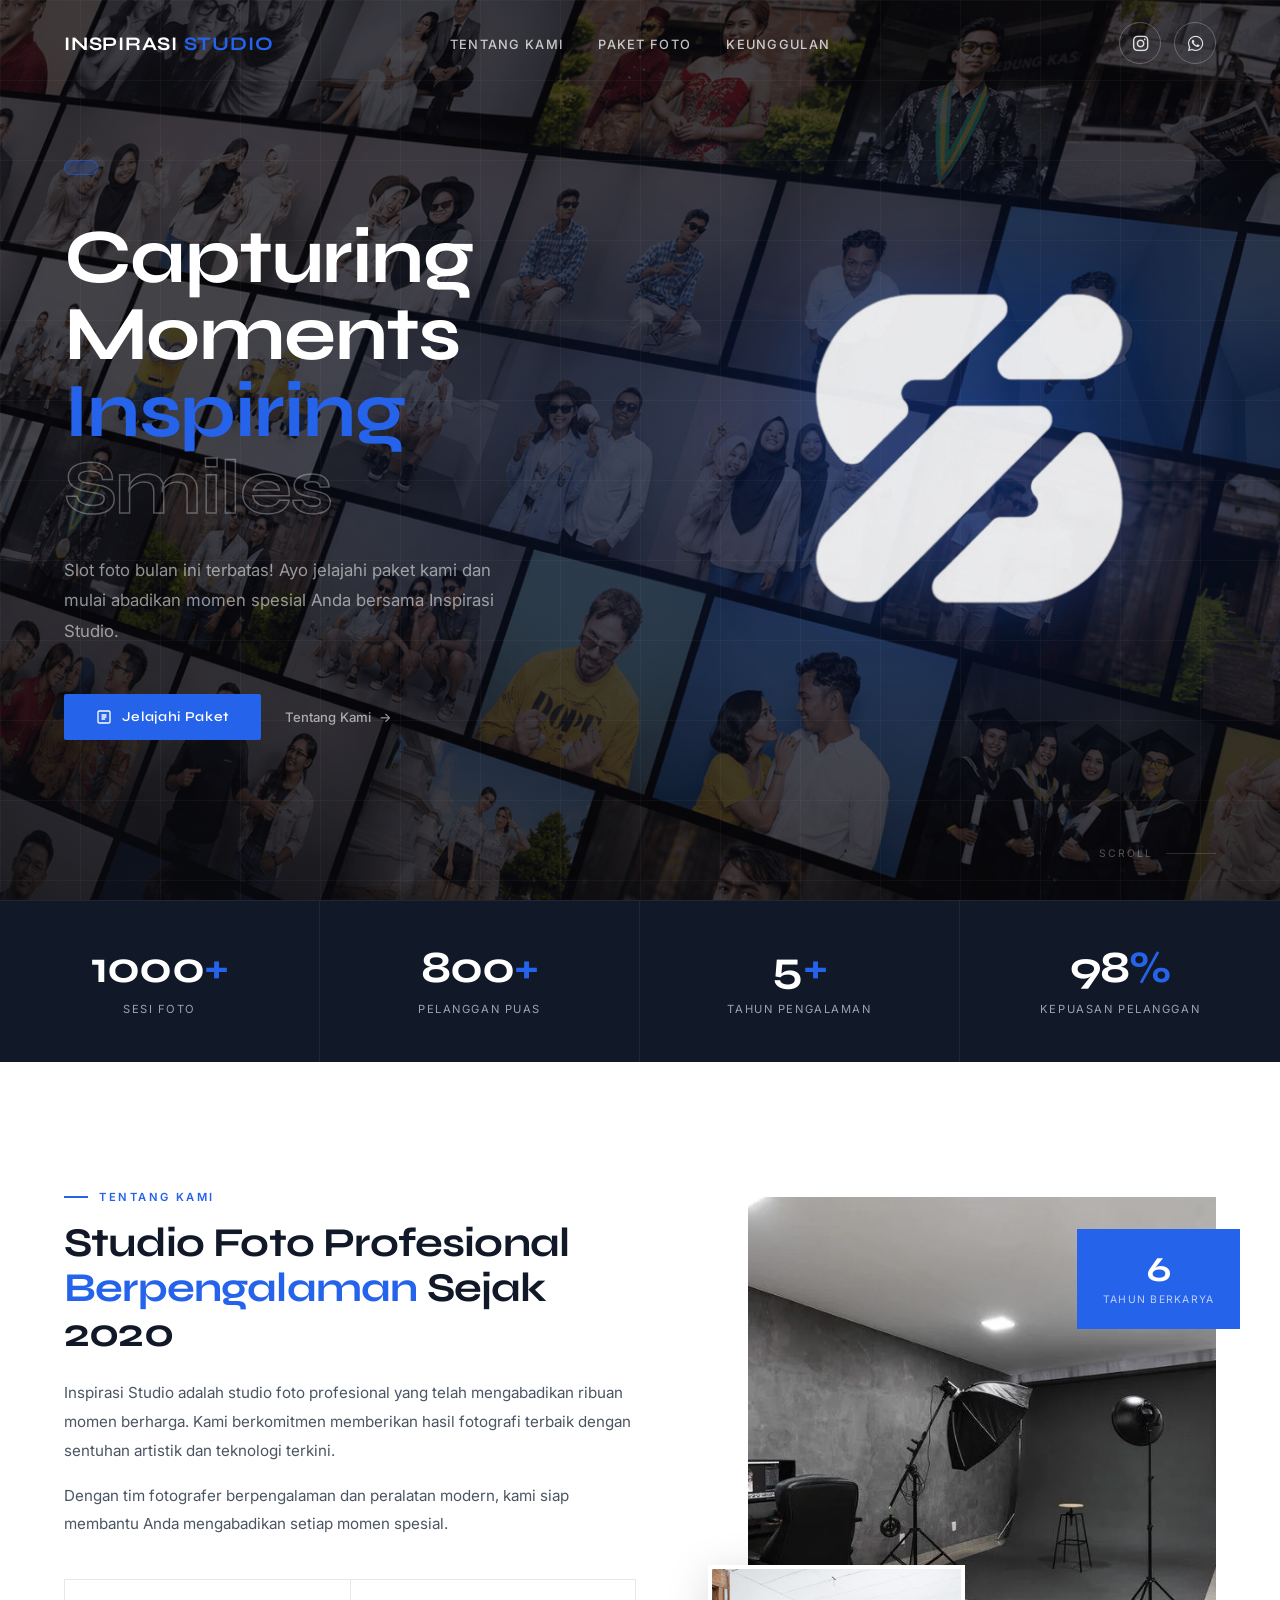
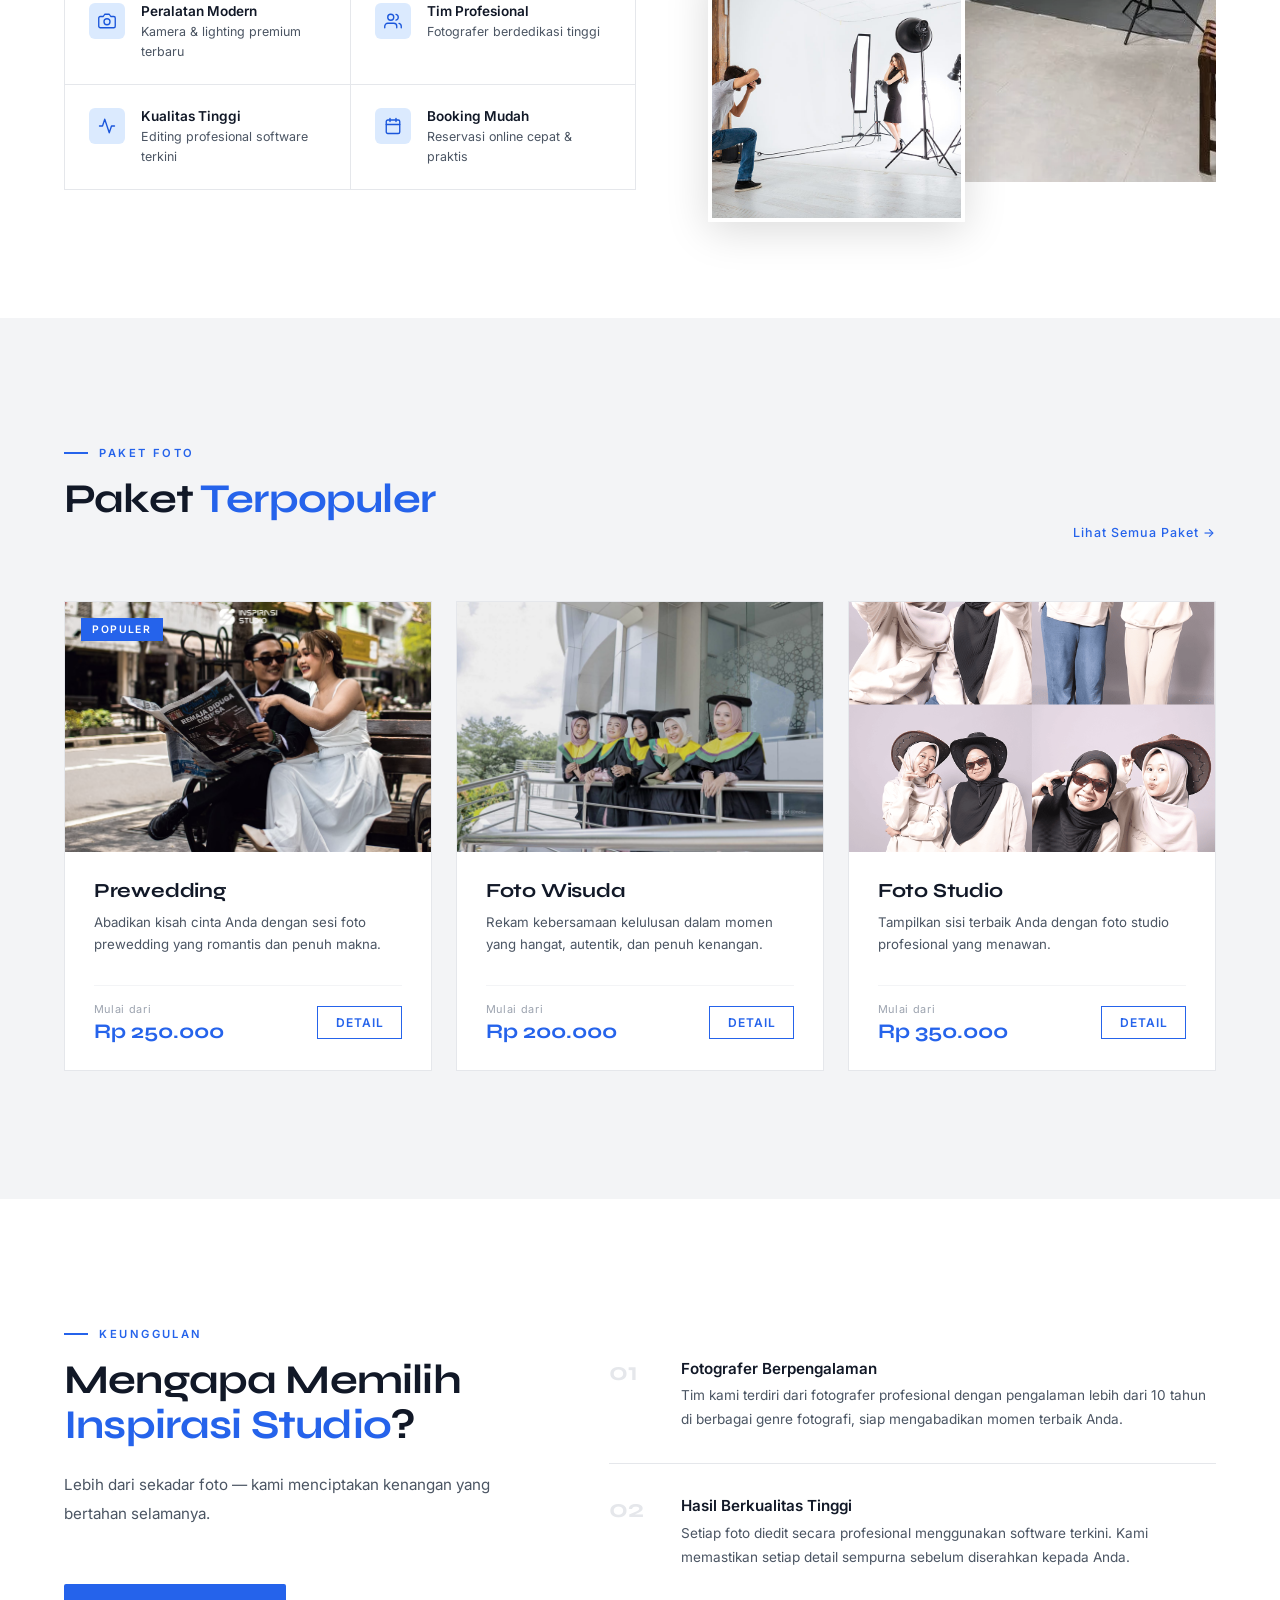
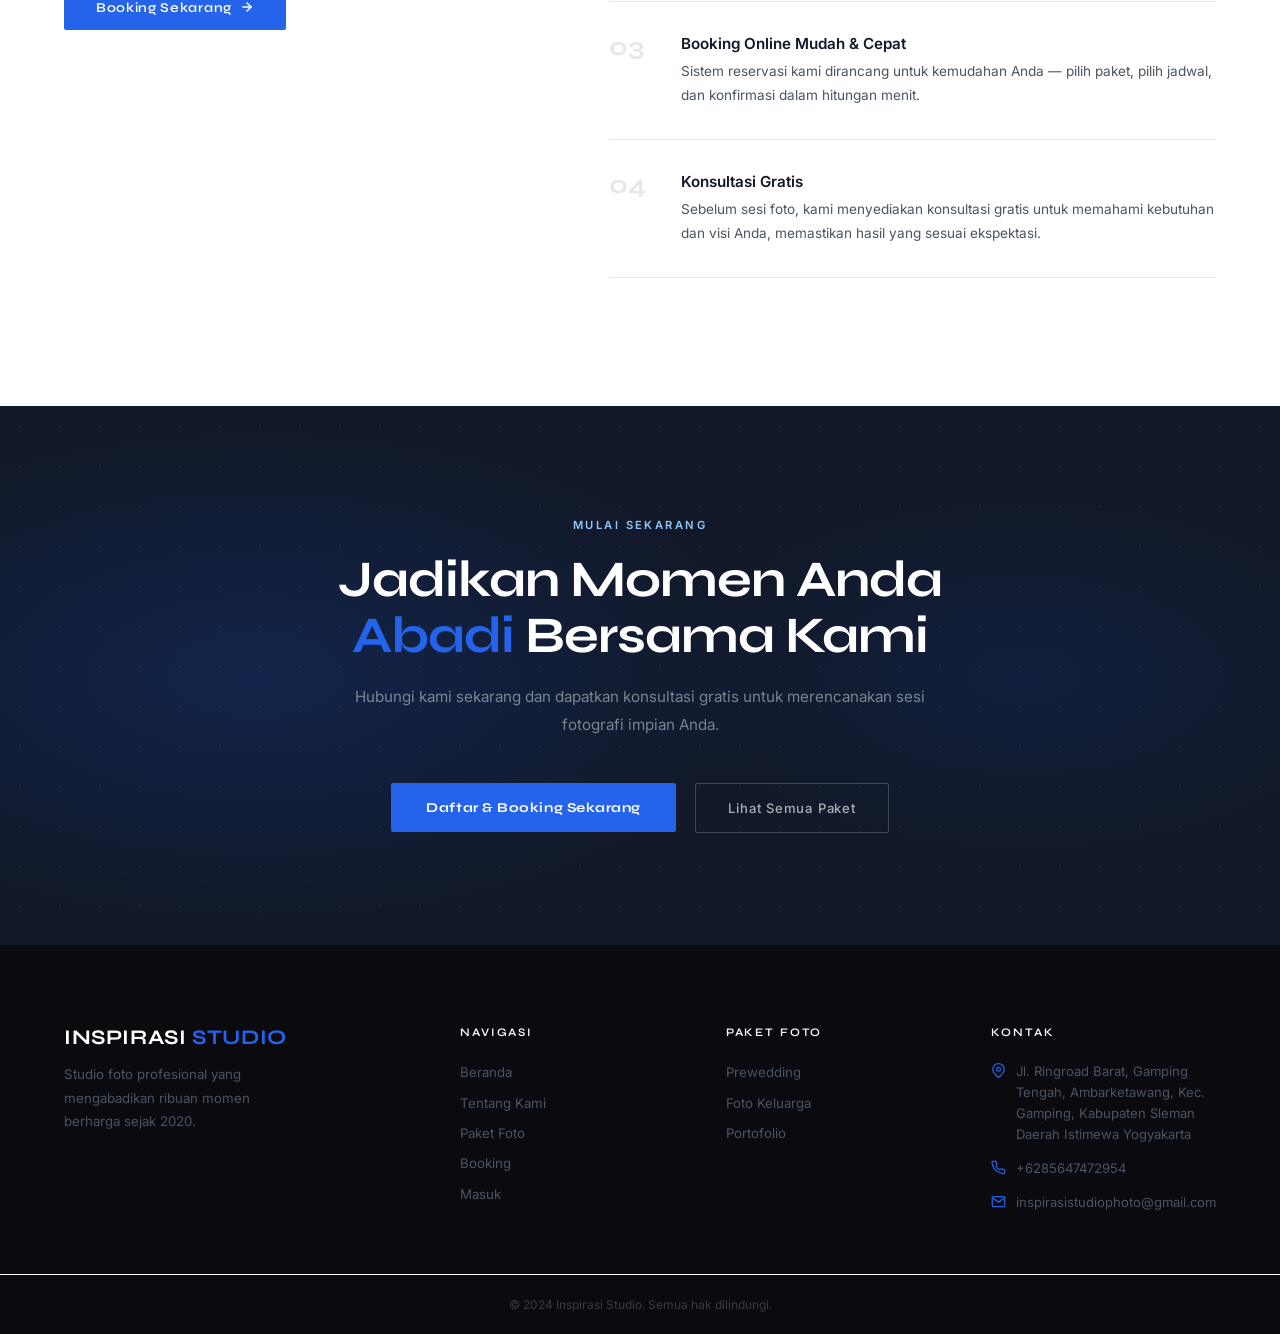
==== index.html @ 031276f7 "Update index.html" ====
<!DOCTYPE html>
<html lang="id">
<head>
<meta charset="UTF-8">
<meta name="viewport" content="width=device-width, initial-scale=1.0">
<title>Inspirasi Studio — Studio Foto Profesional</title>
<link rel="preconnect" href="https://fonts.googleapis.com">
<link rel="preconnect" href="https://fonts.gstatic.com" crossorigin>
<link href="https://fonts.googleapis.com/css2?family=Syne:wght@400;500;600;700&family=Inter:wght@300;400;500&display=swap" rel="stylesheet">
<link rel="stylesheet" href="style.css">
<link rel="stylesheet" href="https://cdnjs.cloudflare.com/ajax/libs/font-awesome/6.5.2/css/all.min.css">
<script async src="https://www.googletagmanager.com/gtag/js?id=G-KCE9MJQFWE"></script>
<script>
  window.dataLayer = window.dataLayer || [];
  function gtag(){dataLayer.push(arguments);}
  gtag('js', new Date());
  gtag('config', 'G-KCE9MJQFWE');
</script>
</head>
<body>
<nav id="mainNav">
  <a href="index.html" class="nav-logo" onclick="gtag('event', 'klik_navigasi', {'event_label': 'Logo - Beranda'})">INSPIRASI <span>STUDIO</span></a>
  <ul class="nav-links">
    <li><a href="#about" onclick="gtag('event', 'klik_navigasi', {'event_label': 'Nav - Tentang Kami'})">TENTANG KAMI</a></li>
    <li><a href="#packages" onclick="gtag('event', 'klik_navigasi', {'event_label': 'Nav - Paket Foto'})">PAKET FOTO</a></li>
    <li><a href="#why" onclick="gtag('event', 'klik_navigasi', {'event_label': 'Nav - Keunggulan'})">KEUNGGULAN</a></li>
  </ul>
  <div class="nav-social">
      <a href="https://instagram.com/inspirasistudio.jogja" target="_blank" class="social-btn" onclick="gtag('event', 'klik_sosial_media', {'event_label': 'Instagram - Nav'})"><i class="fab fa-instagram"></i></a>
      <a href="https://wa.me/6285647472954" target="_blank" class="social-btn" onclick="gtag('event', 'klik_sosial_media', {'event_label': 'WhatsApp - Nav'})"><i class="fab fa-whatsapp"></i></a>
  </div>
</nav>

<section class="hero">
    <div class="hero-bg"></div>
    <div class="hero-noise"></div>
    <div class="hero-grid-lines"></div>

    <div class="hero-content hero-layout">
        <div class="hero-text">
            <div class="hero-badge"></div>
            <h1 class="hero-title">
                Capturing<br>
                Moments <span class="accent">Inspiring</span><br>
                <span class="outline">Smiles</span>
            </h1>
            <p class="hero-desc">
                Slot foto bulan ini terbatas! Ayo jelajahi paket kami dan mulai abadikan momen spesial Anda bersama Inspirasi Studio.
            </p>
            <div class="hero-actions">
                <a href="dev.html" class="btn-blue" onclick="gtag('event', 'klik_tombol', {'event_label': 'Hero - Jelajahi Paket'})">
                    <svg width="16" height="16" viewBox="0 0 24 24" fill="none"
                        stroke="currentColor" stroke-width="2"
                        stroke-linecap="round" stroke-linejoin="round">
                        <rect x="3" y="3" width="18" height="18" rx="2"/>
                        <path d="M9 9h6M9 12h6M9 15h4"/>
                    </svg>
                    Jelajahi Paket
                </a>
                <a href="#about" class="btn-ghost-white" onclick="gtag('event', 'klik_tombol', {'event_label': 'Hero - Tentang Kami'})">
                    Tentang Kami
                </a>
            </div>
        </div>
        <div class="hero-logo-side">
            <img src="aset/IS-logo-putih.png" alt="Inspirasi Studio Logo">
        </div>
    </div>

    <div class="hero-scroll-hint">
        <span class="scroll-label">Scroll</span>
        <div class="scroll-bar"></div>
    </div>
</section>

<div class="stats-bar">
  <div class="stat-item reveal">
    <span class="stat-num">1000<span class="blue">+</span></span>
    <span class="stat-label">Sesi Foto</span>
  </div>
  <div class="stat-item reveal reveal-delay-1">
    <span class="stat-num">800<span class="blue">+</span></span>
    <span class="stat-label">Pelanggan Puas</span>
  </div>
  <div class="stat-item reveal reveal-delay-2">
    <span class="stat-num">5<span class="blue">+</span></span>
    <span class="stat-label">Tahun Pengalaman</span>
  </div>
  <div class="stat-item reveal reveal-delay-3">
    <span class="stat-num">98<span class="blue">%</span></span>
    <span class="stat-label">Kepuasan Pelanggan</span>
  </div>
</div>

<section id="about">
  <div class="about-section">
    <div>
      <p class="section-eyebrow reveal">Tentang Kami</p>
      <h2 class="section-title reveal reveal-delay-1">Studio Foto Profesional<br><span class="blue">Berpengalaman</span> Sejak 2020</h2>
      <p class="section-body reveal reveal-delay-2">Inspirasi Studio adalah studio foto profesional yang telah mengabadikan ribuan momen berharga. Kami berkomitmen memberikan hasil fotografi terbaik dengan sentuhan artistik dan teknologi terkini.</p>
      <p class="section-body reveal reveal-delay-2">Dengan tim fotografer berpengalaman dan peralatan modern, kami siap membantu Anda mengabadikan setiap momen spesial.</p>
      <div class="about-features reveal reveal-delay-3">
        <div class="af-item">
          <div class="af-icon">
            <svg viewBox="0 0 24 24"><path d="M23 19a2 2 0 0 1-2 2H3a2 2 0 0 1-2-2V8a2 2 0 0 1 2-2h4l2-3h6l2 3h4a2 2 0 0 1 2 2z"/><circle cx="12" cy="13" r="4"/></svg>
          </div>
          <div>
            <div class="af-title">Peralatan Modern</div>
            <div class="af-desc">Kamera & lighting premium terbaru</div>
          </div>
        </div>
        <div class="af-item">
          <div class="af-icon">
            <svg viewBox="0 0 24 24"><path d="M17 21v-2a4 4 0 0 0-4-4H5a4 4 0 0 0-4 4v2"/><circle cx="9" cy="7" r="4"/><path d="M23 21v-2a4 4 0 0 0-3-3.87"/><path d="M16 3.13a4 4 0 0 1 0 7.75"/></svg>
          </div>
          <div>
            <div class="af-title">Tim Profesional</div>
            <div class="af-desc">Fotografer berdedikasi tinggi</div>
          </div>
        </div>
        <div class="af-item">
          <div class="af-icon">
            <svg viewBox="0 0 24 24"><polyline points="22 12 18 12 15 21 9 3 6 12 2 12"/></svg>
          </div>
          <div>
            <div class="af-title">Kualitas Tinggi</div>
            <div class="af-desc">Editing profesional software terkini</div>
          </div>
        </div>
        <div class="af-item">
          <div class="af-icon">
            <svg viewBox="0 0 24 24"><rect x="3" y="4" width="18" height="18" rx="2" ry="2"/><line x1="16" y1="2" x2="16" y2="6"/><line x1="8" y1="2" x2="8" y2="6"/><line x1="3" y1="10" x2="21" y2="10"/></svg>
          </div>
          <div>
            <div class="af-title">Booking Mudah</div>
            <div class="af-desc">Reservasi online cepat & praktis</div>
          </div>
        </div>
      </div>
    </div>
    <div class="about-visual reveal">
      <img class="about-img-main" src="aset/studio_interior.png" alt="Interior Studio">
      <img class="about-img-secondary" src="aset/studio_photo.jpg" alt="Sesi Foto">
      <div class="about-badge-box">
        <span class="abb-num">6</span>
        <span class="abb-text">Tahun Berkarya</span>
      </div>
    </div>
  </div>
</section>

<section id="packages" class="packages-section">
  <div class="packages-inner">
    <div class="packages-head">
      <div>
        <p class="section-eyebrow reveal">Paket Foto</p>
        <h2 class="section-title reveal reveal-delay-1">Paket <span class="blue">Terpopuler</span></h2>
      </div>
      <a href="dev.html" class="link-see-all reveal" onclick="gtag('event', 'klik_tombol', {'event_label': 'Paket - Lihat Semua'})">Lihat Semua Paket →</a>
    </div>
    <div class="packages-grid">
      <div class="pkg-card reveal">
        <span class="pkg-tag">Populer</span>
        <div class="pkg-img-wrap">
          <img class="pkg-img" src="aset/paket/prewed.jpg" alt="Paket Prewedding">
        </div>
        <div class="pkg-body">
          <h3 class="pkg-name">Prewedding</h3>
          <p class="pkg-desc">Abadikan kisah cinta Anda dengan sesi foto prewedding yang romantis dan penuh makna.</p>
          <div class="pkg-footer">
            <div>
              <div class="pkg-price-label">Mulai dari</div>
              <div class="pkg-price-val">Rp 250.000</div>
            </div>
            <a href="dev.html" class="pkg-btn" onclick="gtag('event', 'klik_paket', {'event_label': 'Detail Paket - Prewedding'})">Detail</a>
          </div>
        </div>
      </div>
      <div class="pkg-card reveal reveal-delay-1">
        <div class="pkg-img-wrap">
          <img class="pkg-img" src="aset/paket/wisuda2.jpg" alt="Paket Wisuda">
        </div>
        <div class="pkg-body">
          <h3 class="pkg-name">Foto Wisuda</h3>
          <p class="pkg-desc">Rekam kebersamaan kelulusan dalam momen yang hangat, autentik, dan penuh kenangan.</p>
          <div class="pkg-footer">
            <div>
              <div class="pkg-price-label">Mulai dari</div>
              <div class="pkg-price-val">Rp 200.000</div>
            </div>
            <a href="dev.html" class="pkg-btn" onclick="gtag('event', 'klik_paket', {'event_label': 'Detail Paket - Wisuda'})">Detail</a>
          </div>
        </div>
      </div>
      <div class="pkg-card reveal reveal-delay-2">
        <div class="pkg-img-wrap">
          <img class="pkg-img" src="aset/paket/fotostudio8.png" alt="Paket Portofolio">
        </div>
        <div class="pkg-body">
          <h3 class="pkg-name">Foto Studio</h3>
          <p class="pkg-desc">Tampilkan sisi terbaik Anda dengan foto studio profesional yang menawan.</p>
          <div class="pkg-footer">
            <div>
              <div class="pkg-price-label">Mulai dari</div>
              <div class="pkg-price-val">Rp 350.000</div>
            </div>
            <a href="dev.html" class="pkg-btn" onclick="gtag('event', 'klik_paket', {'event_label': 'Detail Paket - Foto Studio'})">Detail</a>
          </div>
        </div>
      </div>
    </div>
  </div>
</section>

<section id="why">
  <div class="whyus-section">
    <div class="whyus-grid">
      <div class="whyus-sticky">
        <p class="section-eyebrow reveal">Keunggulan</p>
        <h2 class="section-title reveal reveal-delay-1">Mengapa Memilih <span class="blue">Inspirasi Studio</span>?</h2>
        <p class="section-body reveal reveal-delay-2">Lebih dari sekadar foto — kami menciptakan kenangan yang bertahan selamanya.</p>
        <br><br>
        <a href="dev.html" class="btn-blue reveal reveal-delay-3" style="display:inline-flex;align-items:center;gap:.5rem;" onclick="gtag('event', 'klik_tombol', {'event_label': 'Keunggulan - Booking Sekarang'})">
          Booking Sekarang
          <svg width="14" height="14" viewBox="0 0 24 24" fill="none" stroke="currentColor" stroke-width="2.5" stroke-linecap="round" stroke-linejoin="round"><line x1="5" y1="12" x2="19" y2="12"/><polyline points="12 5 19 12 12 19"/></svg>
        </a>
      </div>
      <div class="why-list">
        <div class="why-item reveal">
          <span class="why-num">01</span>
          <div>
            <div class="why-title">Fotografer Berpengalaman</div>
            <div class="why-desc">Tim kami terdiri dari fotografer profesional dengan pengalaman lebih dari 10 tahun di berbagai genre fotografi, siap mengabadikan momen terbaik Anda.</div>
          </div>
        </div>
        <div class="why-item reveal reveal-delay-1">
          <span class="why-num">02</span>
          <div>
            <div class="why-title">Hasil Berkualitas Tinggi</div>
            <div class="why-desc">Setiap foto diedit secara profesional menggunakan software terkini. Kami memastikan setiap detail sempurna sebelum diserahkan kepada Anda.</div>
          </div>
        </div>
        <div class="why-item reveal reveal-delay-2">
          <span class="why-num">03</span>
          <div>
            <div class="why-title">Booking Online Mudah & Cepat</div>
            <div class="why-desc">Sistem reservasi kami dirancang untuk kemudahan Anda — pilih paket, pilih jadwal, dan konfirmasi dalam hitungan menit.</div>
          </div>
        </div>
        <div class="why-item reveal reveal-delay-3">
          <span class="why-num">04</span>
          <div>
            <div class="why-title">Konsultasi Gratis</div>
            <div class="why-desc">Sebelum sesi foto, kami menyediakan konsultasi gratis untuk memahami kebutuhan dan visi Anda, memastikan hasil yang sesuai ekspektasi.</div>
          </div>
        </div>
      </div>
    </div>
  </div>
</section>

<section class="cta-section">
  <div class="cta-dots"></div>
  <div class="cta-inner">
    <span class="cta-eyebrow reveal">Mulai Sekarang</span>
    <h2 class="cta-title reveal reveal-delay-1">Jadikan Momen Anda<br><span class="blue">Abadi</span> Bersama Kami</h2>
    <p class="cta-desc reveal reveal-delay-2">Hubungi kami sekarang dan dapatkan konsultasi gratis untuk merencanakan sesi fotografi impian Anda.</p>
    <div class="cta-btns reveal reveal-delay-3">
      <a href="dev.html" class="btn-cta-primary" onclick="gtag('event', 'klik_tombol', {'event_label': 'CTA - Daftar & Booking'})">Daftar & Booking Sekarang</a>
      <a href="dev.html" class="btn-cta-ghost" onclick="gtag('event', 'klik_tombol', {'event_label': 'CTA - Lihat Semua Paket'})">Lihat Semua Paket</a>
    </div>
  </div>
</section>

<footer>
  <div>
    <a href="index.html" class="footer-logo" onclick="gtag('event', 'klik_navigasi', {'event_label': 'Footer - Logo Beranda'})">INSPIRASI <span>STUDIO</span></a>
    <p class="footer-tagline">Studio foto profesional yang mengabadikan ribuan momen berharga sejak 2020.</p>
  </div>
  <div class="footer-col">
    <h4>Navigasi</h4>
    <ul>
      <li><a href="index.html" onclick="gtag('event', 'klik_navigasi', {'event_label': 'Footer - Beranda'})">Beranda</a></li>
      <li><a href="#about" onclick="gtag('event', 'klik_navigasi', {'event_label': 'Footer - Tentang Kami'})">Tentang Kami</a></li>
      <li><a href="dev.html" onclick="gtag('event', 'klik_navigasi', {'event_label': 'Footer - Paket Foto'})">Paket Foto</a></li>
      <li><a href="dev.html" onclick="gtag('event', 'klik_navigasi', {'event_label': 'Footer - Booking'})">Booking</a></li>
      <li><a href="dev.html" onclick="gtag('event', 'klik_navigasi', {'event_label': 'Footer - Masuk'})">Masuk</a></li>
    </ul>
  </div>
  <div class="footer-col">
    <h4>Paket Foto</h4>
    <ul>
      <li><a href="dev.html" onclick="gtag('event', 'klik_paket', {'event_label': 'Footer - Prewedding'})">Prewedding</a></li>
      <li><a href="dev.html" onclick="gtag('event', 'klik_paket', {'event_label': 'Footer - Foto Keluarga'})">Foto Keluarga</a></li>
      <li><a href="dev.html" onclick="gtag('event', 'klik_paket', {'event_label': 'Footer - Portofolio'})">Portofolio</a></li>
    </ul>
  </div>
  <div class="footer-col">
    <h4>Kontak</h4>
    <a href="https://www.google.com/maps/place/Inspirasi+Studio+Jogja/@-7.8011101,110.3249752,16.83z/data=!4m6!3m5!1s0x2e7af900550a5b93:0x1e9dcde4973d91b6!8m2!3d-7.801069!4d110.3250388!16s%2Fg%2F11ycnmptm1?entry=ttu&g_ep=EgoyMDI2MDUzMS4wIKXMDSoASAFQAw%3D%3D" target="_blank" class="contact-item" onclick="gtag('event', 'klik_kontak', {'event_label': 'Kontak - Maps / Lokasi'})">
      <svg viewBox="0 0 24 24"><path d="M21 10c0 7-9 13-9 13s-9-6-9-13a9 9 0 0 1 18 0z"/><circle cx="12" cy="10" r="3"/></svg>
      <span>Jl. Ringroad Barat, Gamping Tengah, Ambarketawang, Kec. Gamping, Kabupaten Sleman<br>Daerah Istimewa Yogyakarta</span>
    </a>
    <a href="tel:+6285647472954" class="contact-item" onclick="gtag('event', 'klik_kontak', {'event_label': 'Kontak - Telepon'})">
      <svg viewBox="0 0 24 24"><path d="M22 16.92v3a2 2 0 0 1-2.18 2 19.79 19.79 0 0 1-8.63-3.07A19.5 19.5 0 0 1 4.69 13a19.79 19.79 0 0 1-3.07-8.67A2 2 0 0 1 3.6 2h3a2 2 0 0 1 2 1.72c.127.96.361 1.903.7 2.81a2 2 0 0 1-.45 2.11L8.09 9.91a16 16 0 0 0 6 6l1.27-1.27a2 2 0 0 1 2.11-.45c.907.339 1.85.573 2.81.7A2 2 0 0 1 22 16.92z"/></svg>
      <span>+6285647472954</span>
    </a>
    <a href="mailto:inspirasistudiophoto@gmail.com" class="contact-item" onclick="gtag('event', 'klik_kontak', {'event_label': 'Kontak - Email'})">
      <svg viewBox="0 0 24 24"><path d="M4 4h16c1.1 0 2 .9 2 2v12c0 1.1-.9 2-2 2H4c-1.1 0-2-.9-2-2V6c0-1.1.9-2 2-2z"/><polyline points="22,6 12,13 2,6"/></svg>
      <span>inspirasistudiophoto@gmail.com</span>
    </a>
  </div>
</footer>
<hr class="footer-divider">
<div class="footer-bottom">
  <p>© 2024 Inspirasi Studio. Semua hak dilindungi.</p>
</div>

<script>
  const nav = document.getElementById('mainNav');
  window.addEventListener('scroll', () => {
    nav.classList.toggle('scrolled', window.scrollY > 60);
  });
  const reveals = document.querySelectorAll('.reveal');
  const obs = new IntersectionObserver((entries) => {
    entries.forEach(e => {
      if (e.isIntersecting) { e.target.classList.add('visible'); obs.unobserve(e.target); }
    });
  }, { threshold: 0.1 });
  reveals.forEach(el => obs.observe(el));
</script>
</body>
</html>
---- style.css ----
*, *::before, *::after { box-sizing: border-box; margin: 0; padding: 0; }
 
  :root {
    --blue:        #1A56DB;
    --blue-mid:    #2563EB;
    --blue-light:  #DBEAFE;
    --blue-pale:   #EFF6FF;
    --black:       #0A0A0F;
    --gray-900:    #111827;
    --gray-800:    #1F2937;
    --gray-600:    #4B5563;
    --gray-400:    #9CA3AF;
    --gray-200:    #E5E7EB;
    --gray-100:    #F3F4F6;
    --white:       #FFFFFF;
    --font-display: 'Syne', sans-serif;
    --font-body:    'Inter', sans-serif;
  }
 
  html { scroll-behavior: smooth; }
  body {
    font-family: var(--font-body);
    background: var(--white);
    color: var(--gray-900);
    overflow-x: hidden;
  }
 
nav{
    position: fixed;
    top: 0;
    left: 0;
    right: 0;
    z-index: 100;
    display: grid;
    grid-template-columns: 1fr auto 1fr;
    align-items: center;
    padding: 1.4rem 4rem;
}
  nav.scrolled {
    background: rgba(255,255,255,0.95);
    backdrop-filter: blur(16px);
    border-bottom: 1px solid var(--gray-200);
  }
  .nav-logo {
    font-family: var(--font-display);
    font-size: 1.2rem;
    font-weight: 700;
    letter-spacing: 0.04em;
    color: var(--white);
    text-decoration: none;
    transition: color 0.3s;
    justify-self: start;
  }
  nav.scrolled .nav-logo { color: var(--black); }
  .nav-logo span { color: var(--blue-mid); }
  nav.scrolled .nav-logo span { color: var(--blue-mid); }
  .nav-links { 
    display: flex; 
    gap: 2.2rem; 
    list-style: none;
    justify-self: center;
    display: flex;
    gap: 2.2rem;
    list-style: none; 
  }
  .nav-links a {
    font-size: 0.8rem; letter-spacing: 0.1em;
    text-transform: uppercase; font-weight: 500;
    color: rgba(255,255,255,0.75); text-decoration: none;
    transition: color 0.2s;
  }
  nav.scrolled .nav-links a { color: var(--gray-600); }
  .nav-links a:hover { color: var(--blue-mid) !important; }
  .nav-cta {
    font-size: 0.78rem; letter-spacing: 0.1em; text-transform: uppercase;
    font-weight: 600; background: var(--blue-mid); color: var(--white);
    text-decoration: none; padding: 0.6rem 1.5rem;
    border-radius: 2px; transition: background 0.2s;
  }
  .nav-cta:hover { background: var(--blue); }
  .nav-social{
    justify-self: end;
    display: flex;
    gap: 0.8rem;
}
.social-btn{
    width: 42px;
    height: 42px;
    border-radius: 50%;
    display: flex;
    align-items: center;
    justify-content: center;
    text-decoration: none;

    color: rgba(255,255,255,0.85);
    border: 1px solid rgba(255,255,255,0.25);

    transition: all .3s ease;
}

  .social-btn i{
      font-size: 1.1rem;
  }

  .social-btn:hover{
      transform: translateY(-2px);
      color: #fff;
      border-color: #fff;
  }

  nav.scrolled .social-btn{
      color: var(--gray-900);
      border-color: rgba(0,0,0,0.15);
  }

  nav.scrolled .social-btn:hover{
      color: var(--blue-mid);
      border-color: var(--blue-mid);
  }

  .hero {
    min-height: 100vh;
    position: relative;
    display: flex; align-items: center;
    background: var(--black);
    overflow: hidden;
  }
  .hero-bg {
      position: absolute;
      inset: 0;
      background-image: url('aset/background2.png');
      background-size: cover;
      background-position: center;
      background-repeat: no-repeat;
      opacity: 0.35;
      transform: scale(1.03);
      transition: transform 10s ease;
  }
  .hero:hover .hero-bg { transform: scale(1); }
  .hero-noise {
    position: absolute; inset: 0;
    background: radial-gradient(ellipse 80% 60% at 70% 50%, rgba(26,86,219,0.18) 0%, transparent 70%);
  }
  .hero-grid-lines {
    position: absolute; inset: 0; pointer-events: none;
    background-image:
      linear-gradient(rgba(255,255,255,0.03) 1px, transparent 1px),
      linear-gradient(90deg, rgba(255,255,255,0.03) 1px, transparent 1px);
    background-size: 80px 80px;
  }
  .hero-content {
    position: relative; z-index: 2;
    padding: 0 4rem; max-width: 900px;
  }
  .hero-badge {
    display: inline-flex; align-items: center; gap: 0.6rem;
    background: rgba(26,86,219,0.2); border: 1px solid rgba(37,99,235,0.5);
    padding: 0.4rem 1rem; border-radius: 100px; margin-bottom: 2.5rem;
    opacity: 0; transform: translateY(16px);
    animation: fadeUp 0.7s forwards 0.2s;
  }
  .hero-badge-dot {
    width: 6px; height: 6px; border-radius: 50%;
    background: var(--blue-mid); animation: pulse 2s infinite;
  }
  .hero-badge span {
    font-size: 0.72rem; letter-spacing: 0.14em;
    text-transform: uppercase; color: #93C5FD; font-weight: 500;
  }
  .hero-title {
    font-family: var(--font-display);
    font-size: clamp(3.2rem, 6vw, 6.5rem);
    font-weight: 700; line-height: 1.0;
    color: var(--white); margin-bottom: 1.8rem;
    letter-spacing: -0.02em;
    opacity: 0; transform: translateY(20px);
    animation: fadeUp 0.8s forwards 0.4s;
  }
  .hero-title .accent { color: var(--blue-mid); }
  .hero-title .outline {
    -webkit-text-stroke: 1.5px rgba(255,255,255,0.3);
    color: transparent;
  }
  .hero-desc {
    font-size: 1.05rem; line-height: 1.8;
    color: rgba(255,255,255,0.55); max-width: 460px; margin-bottom: 3rem;
    opacity: 0; transform: translateY(20px);
    animation: fadeUp 0.8s forwards 0.6s;
  }
  .hero-actions {
    display: flex; align-items: center; gap: 1.5rem;
    opacity: 0; transform: translateY(20px);
    animation: fadeUp 0.8s forwards 0.8s;
  }
  .btn-blue {
    display: inline-flex; align-items: center; gap: 0.6rem;
    font-family: var(--font-display); font-size: 0.85rem;
    font-weight: 600; letter-spacing: 0.05em;
    background: var(--blue-mid); color: var(--white);
    text-decoration: none; padding: 0.9rem 2rem;
    border-radius: 2px; transition: all 0.2s;
  }
  .btn-blue:hover { background: var(--blue); transform: translateY(-1px); }
  .btn-ghost-white {
    font-size: 0.82rem; font-weight: 500;
    color: rgba(255,255,255,0.6); text-decoration: none;
    display: flex; align-items: center; gap: 0.5rem;
    transition: color 0.2s;
  }
  .btn-ghost-white::after { content: '→'; transition: transform 0.2s; }
  .btn-ghost-white:hover { color: var(--white); }
  .btn-ghost-white:hover::after { transform: translateX(4px); }
 
  .hero-scroll-hint {
    position: absolute; bottom: 2.5rem; right: 4rem;
    display: flex; align-items: center; gap: 0.8rem;
    opacity: 0; animation: fadeUp 0.8s forwards 1.1s;
  }
  .scroll-label {
    font-size: 0.65rem; letter-spacing: 0.2em;
    text-transform: uppercase; color: rgba(255,255,255,0.3);
  }
  .scroll-bar {
    width: 50px; height: 1px; background: rgba(255,255,255,0.15);
    position: relative; overflow: hidden;
  }
  .scroll-bar::after {
    content: ''; position: absolute; top: 0; left: -100%;
    width: 100%; height: 100%; background: var(--blue-mid);
    animation: slideBar 2s ease infinite;
  }

.hero-layout{
    width:100%;
    max-width:1400px;
    margin:0 auto;
    display:grid;
    grid-template-columns:1.1fr 0.9fr;
    align-items:center;
    gap:4rem;
}

.hero-text{
    position:relative;
    z-index:2;
}

.hero-logo-side{
    display:flex;
    justify-content:center;
    align-items:center;
    position:relative;
    z-index:2;
}

.hero-logo-side img{
    width:100%;
    max-width:520px;
    object-fit:contain;
    opacity:0.9;
    filter:
        drop-shadow(0 0 30px rgba(37,99,235,.25))
        drop-shadow(0 0 80px rgba(37,99,235,.15));
    animation: floatLogo 5s ease-in-out infinite;
}

@keyframes floatLogo{
    0%,100%{
        transform:translateY(0);
    }
    50%{
        transform:translateY(-12px);
    }
}

  .stats-bar {
    background: var(--gray-900);
    display: grid; grid-template-columns: repeat(4,1fr);
    border-top: 1px solid rgba(255,255,255,0.06);
  }
  .stat-item {
    padding: 2.8rem 2rem; text-align: center;
    border-right: 1px solid rgba(255,255,255,0.06);
    position: relative; overflow: hidden;
  }
  .stat-item::before {
    content: ''; position: absolute;
    bottom: 0; left: 50%; transform: translateX(-50%);
    width: 0; height: 2px; background: var(--blue-mid);
    transition: width 0.4s;
  }
  .stat-item:hover::before { width: 60%; }
  .stat-item:last-child { border-right: none; }
  .stat-num {
    font-family: var(--font-display);
    font-size: 2.8rem; font-weight: 700;
    color: var(--white); display: block;
    line-height: 1; margin-bottom: 0.4rem;
    letter-spacing: -0.02em;
  }
  .stat-num .blue { color: var(--blue-mid); }
  .stat-label {
    font-size: 0.7rem; letter-spacing: 0.14em;
    text-transform: uppercase; color: var(--gray-400);
  }
 

  .about-section {
    padding: 8rem 4rem;
    max-width: 1400px; margin: 0 auto;
    display: grid; grid-template-columns: 1.1fr 0.9fr;
    gap: 7rem; align-items: center;
  }
  .section-eyebrow {
    font-size: 0.7rem; letter-spacing: 0.22em;
    text-transform: uppercase; font-weight: 600;
    color: var(--blue-mid); margin-bottom: 1rem;
    display: flex; align-items: center; gap: 0.7rem;
  }
  .section-eyebrow::before {
    content: ''; width: 24px; height: 2px; background: var(--blue-mid);
  }
  .section-title {
    font-family: var(--font-display);
    font-size: clamp(2rem, 3.2vw, 3.4rem);
    font-weight: 700; line-height: 1.1;
    color: var(--gray-900); margin-bottom: 1.5rem;
    letter-spacing: -0.02em;
  }
  .section-title .blue { color: var(--blue-mid); }
  .section-body {
    font-size: 0.95rem; line-height: 1.9;
    color: var(--gray-600); margin-bottom: 1rem;
  }
  .about-features {
    display: grid; grid-template-columns: 1fr 1fr;
    gap: 1px; background: var(--gray-200); margin-top: 2.5rem;
    border: 1px solid var(--gray-200);
  }
  .af-item {
    background: var(--white); padding: 1.4rem 1.5rem;
    display: flex; gap: 1rem; align-items: flex-start;
    transition: background 0.2s;
  }
  .af-item:hover { background: var(--blue-pale); }
  .af-icon {
    width: 36px; height: 36px; min-width: 36px;
    background: var(--blue-light); border-radius: 6px;
    display: flex; align-items: center; justify-content: center;
  }
  .af-icon svg { width: 18px; height: 18px; stroke: var(--blue); stroke-width: 1.8; fill: none; stroke-linecap: round; stroke-linejoin: round; }
  .af-title { font-size: 0.85rem; font-weight: 600; color: var(--gray-900); margin-bottom: 0.2rem; }
  .af-desc { font-size: 0.78rem; line-height: 1.6; color: var(--gray-600); }

  .about-visual { position: relative; }
  .about-img-main {
    width: 100%; aspect-ratio: 4/5; object-fit: cover;
    display: block;
    filter: grayscale(15%); transition: filter 0.4s;
  }
  .about-visual:hover .about-img-main { filter: grayscale(0); }
  .about-img-secondary {
    position: absolute; bottom: -2.5rem; left: -2.5rem;
    width: 55%; aspect-ratio: 1; object-fit: cover;
    border: 4px solid var(--white);
    box-shadow: 0 8px 40px rgba(0,0,0,0.15);
  }
  .about-badge-box {
    position: absolute; top: 2rem; right: -1.5rem;
    background: var(--blue-mid); padding: 1.4rem 1.6rem;
    text-align: center;
  }
  .abb-num {
    font-family: var(--font-display);
    font-size: 2.2rem; font-weight: 700;
    color: var(--white); line-height: 1; display: block;
  }
  .abb-text {
    font-size: 0.65rem; letter-spacing: 0.12em;
    text-transform: uppercase; color: rgba(255,255,255,0.7);
  }
 

  .packages-section { background: var(--gray-100); padding: 8rem 4rem; }
  .packages-inner { max-width: 1400px; margin: 0 auto; }
  .packages-head {
    display: flex; align-items: flex-end; justify-content: space-between;
    margin-bottom: 3.5rem;
  }
  .link-see-all {
    font-size: 0.78rem; letter-spacing: 0.08em; font-weight: 500;
    color: var(--blue-mid); text-decoration: none;
    display: flex; align-items: center; gap: 0.5rem;
    margin-bottom: 0.3rem; transition: gap 0.2s;
  }
  .link-see-all:hover { gap: 0.9rem; }
  .packages-grid {
    display: grid; grid-template-columns: repeat(3,1fr); gap: 1.5rem;
  }
  .pkg-card {
    background: var(--white); overflow: hidden;
    border: 1px solid var(--gray-200); position: relative;
    transition: border-color 0.3s, transform 0.3s, box-shadow 0.3s;
    cursor: pointer;
  }
  .pkg-card:hover {
    border-color: var(--blue-mid);
    transform: translateY(-5px);
    box-shadow: 0 20px 60px rgba(26,86,219,0.12);
  }
  .pkg-tag {
    position: absolute; top: 1rem; left: 1rem; z-index: 2;
    font-size: 0.65rem; letter-spacing: 0.14em; text-transform: uppercase;
    font-weight: 600; background: var(--blue-mid); color: var(--white);
    padding: 0.3rem 0.7rem;
  }
  .pkg-img {
    width: 100%; height: 250px; object-fit: cover; display: block;
    filter: grayscale(25%); transition: filter 0.4s, transform 0.5s;
  }
  .pkg-card:hover .pkg-img { filter: grayscale(0); transform: scale(1.04); }
  .pkg-img-wrap { overflow: hidden; }
  .pkg-body { padding: 1.6rem 1.8rem; }
  .pkg-name {
    font-family: var(--font-display);
    font-size: 1.25rem; font-weight: 700;
    color: var(--gray-900); margin-bottom: 0.5rem;
    letter-spacing: -0.01em;
  }
  .pkg-desc {
    font-size: 0.83rem; line-height: 1.7;
    color: var(--gray-600); margin-bottom: 1.5rem; min-height: 50px;
  }
  .pkg-footer {
    display: flex; align-items: center; justify-content: space-between;
    padding-top: 1rem; border-top: 1px solid var(--gray-100);
  }
  .pkg-price-label { font-size: 0.68rem; color: var(--gray-400); letter-spacing: 0.06em; margin-bottom: 0.2rem; }
  .pkg-price-val {
    font-family: var(--font-display);
    font-size: 1.3rem; font-weight: 700;
    color: var(--blue-mid);
  }
  .pkg-btn {
    font-size: 0.75rem; font-weight: 600; letter-spacing: 0.08em;
    text-transform: uppercase; color: var(--blue-mid);
    text-decoration: none; border: 1.5px solid var(--blue-mid);
    padding: 0.5rem 1.1rem; transition: all 0.2s;
  }
  .pkg-btn:hover { background: var(--blue-mid); color: var(--white); }
 

  .whyus-section { padding: 8rem 4rem; max-width: 1400px; margin: 0 auto; }
  .whyus-grid { display: grid; grid-template-columns: 0.85fr 1.15fr; gap: 6rem; align-items: start; }
  .whyus-sticky { position: sticky; top: 7rem; }
  .why-list { display: flex; flex-direction: column; }
  .why-item {
    padding: 2rem 0; border-bottom: 1px solid var(--gray-200);
    display: grid; grid-template-columns: 3.5rem 1fr; gap: 1rem;
    align-items: start; cursor: default;
    transition: background 0.2s;
  }
  .why-num {
    font-family: var(--font-display); font-size: 1.6rem; font-weight: 700;
    color: var(--gray-200); line-height: 1;
    transition: color 0.3s;
  }
  .why-item:hover .why-num { color: var(--blue-mid); }
  .why-title { font-size: 0.95rem; font-weight: 600; color: var(--gray-900); margin-bottom: 0.4rem; }
  .why-desc { font-size: 0.85rem; line-height: 1.75; color: var(--gray-600); }
 

  .cta-section {
    background: var(--gray-900);
    padding: 7rem 4rem; text-align: center;
    position: relative; overflow: hidden;
  }
  .cta-section::before {
    content: '';
    position: absolute; top: 0; left: 0; right: 0; bottom: 0;
    background:
      radial-gradient(ellipse 70% 80% at 20% 50%, rgba(26,86,219,0.2) 0%, transparent 60%),
      radial-gradient(ellipse 50% 60% at 80% 50%, rgba(26,86,219,0.12) 0%, transparent 60%);
    pointer-events: none;
  }
  .cta-dots {
    position: absolute; inset: 0; pointer-events: none;
    background-image: radial-gradient(rgba(255,255,255,0.06) 1px, transparent 1px);
    background-size: 40px 40px;
  }
  .cta-inner { position: relative; max-width: 620px; margin: 0 auto; }
  .cta-eyebrow {
    font-size: 0.7rem; letter-spacing: 0.22em; text-transform: uppercase;
    font-weight: 600; color: #93C5FD; display: block; margin-bottom: 1.2rem;
  }
  .cta-title {
    font-family: var(--font-display); font-size: clamp(2rem, 4vw, 3.8rem);
    font-weight: 700; line-height: 1.1; color: var(--white);
    margin-bottom: 1.2rem; letter-spacing: -0.02em;
  }
  .cta-title .blue { color: var(--blue-mid); }
  .cta-desc {
    font-size: 0.95rem; line-height: 1.8;
    color: rgba(255,255,255,0.45); margin-bottom: 2.8rem;
  }
  .cta-btns { display: flex; align-items: center; justify-content: center; gap: 1.2rem; }
  .btn-cta-primary {
    font-family: var(--font-display); font-size: 0.85rem; font-weight: 700;
    letter-spacing: 0.04em; background: var(--blue-mid); color: var(--white);
    text-decoration: none; padding: 1rem 2.2rem;
    border-radius: 2px; transition: all 0.2s; display: inline-block;
  }
  .btn-cta-primary:hover { background: var(--blue); transform: translateY(-2px); }
  .btn-cta-ghost {
    font-size: 0.82rem; font-weight: 500; letter-spacing: 0.06em;
    border: 1.5px solid rgba(255,255,255,0.2); color: rgba(255,255,255,0.65);
    text-decoration: none; padding: 1rem 2rem;
    border-radius: 2px; transition: all 0.2s; display: inline-block;
  }
  .btn-cta-ghost:hover { border-color: rgba(255,255,255,0.5); color: var(--white); }

  footer {
    background: var(--black); padding: 5rem 4rem 3rem;
    display: grid; grid-template-columns: 1.6fr 1fr 1fr 1fr;
    gap: 3rem;
  }
  .footer-logo {
    font-family: var(--font-display); font-size: 1.3rem; font-weight: 700;
    color: var(--white); letter-spacing: 0.03em;
    display: block; margin-bottom: 0.8rem; text-decoration: none;
  }
  .footer-logo span { color: var(--blue-mid); }
  .footer-tagline { font-size: 0.83rem; line-height: 1.8; color: var(--gray-600); max-width: 230px; margin-bottom: 1.5rem; }
  .social-links { display: flex; gap: 0.8rem; }
  .social-link {
    width: 34px; height: 34px; border: 1px solid rgba(255,255,255,0.1);
    display: flex; align-items: center; justify-content: center;
    color: var(--gray-400); text-decoration: none; font-size: 0.8rem;
    transition: all 0.2s;
  }
  .social-link:hover { background: var(--blue-mid); border-color: var(--blue-mid); color: var(--white); }
  .footer-col h4 {
    font-family: var(--font-display); font-size: 0.72rem;
    letter-spacing: 0.16em; text-transform: uppercase; font-weight: 600;
    color: var(--white); margin-bottom: 1.4rem;
  }
  .footer-col ul { list-style: none; }
  .footer-col ul li { margin-bottom: 0.65rem; }
  .footer-col ul li a {
    font-size: 0.83rem; color: var(--gray-600); text-decoration: none;
    transition: color 0.2s;
  }
  .footer-col ul li a:hover { color: var(--blue-mid); }
  .footer-col .contact-item {
    display: flex; gap: 0.6rem; align-items: flex-start;
    margin-bottom: 0.8rem;
    text-decoration: none;
    color: inherit;
    transition: opacity 0.2s;
  }
  .footer-col .contact-item:hover {
    opacity: 0.7;
  }
  .contact-item svg { width: 15px; height: 15px; min-width: 15px; stroke: var(--blue-mid); fill: none; stroke-width: 2; stroke-linecap: round; stroke-linejoin: round; margin-top: 2px; }
  .contact-item span { font-size: 0.82rem; line-height: 1.6; color: var(--gray-600); }
  .footer-divider { border: none; border-top: 1px solid rgba(255,255,255,0.06); margin: 0 4rem; }
  .footer-bottom {
    background: var(--black); padding: 1.4rem 4rem;
    display: flex; align-items: center; justify-content: center;
  }
  .footer-bottom p { font-size: 0.75rem; color: rgba(255,255,255,0.2); }

  @keyframes fadeUp { to { opacity: 1; transform: translateY(0); } }
  @keyframes pulse { 0%,100%{opacity:1} 50%{opacity:0.4} }
  @keyframes slideBar { 0%{left:-100%} 100%{left:100%} }
 
  .reveal {
    opacity: 0; transform: translateY(28px);
    transition: opacity 0.75s ease, transform 0.75s ease;
  }
  .reveal.visible { opacity: 1; transform: none; }
  .reveal-delay-1 { transition-delay: 0.1s; }
  .reveal-delay-2 { transition-delay: 0.2s; }
  .reveal-delay-3 { transition-delay: 0.3s; }
 
  @media (max-width: 1024px) {
    nav { 
      padding: 1.2rem 1.5rem; 
      grid-template-columns: 1fr auto;
      gap: 1rem;
    }
    .nav-logo { justify-self: start; }
    .nav-links { display: none; }
    .nav-social { justify-self: end; }
    
    .hero-content { padding: 0 1.5rem; }
    .hero-scroll-hint { right: 1.5rem; }
    .hero-layout{grid-template-columns:1fr; gap:2rem;}
    .hero-logo-side{display:none;}
    .hero-text{text-align:center;}
    .hero-desc{margin-left:auto; margin-right:auto;}
    .hero-actions{justify-content:center;}
    .about-section { grid-template-columns: 1fr; gap: 4rem; padding: 5rem 1.5rem; }
    .about-img-secondary { display: none; }
    .about-badge-box { right: 0; }
    .packages-section { padding: 5rem 1.5rem; }
    .packages-grid { grid-template-columns: 1fr; gap: 1rem; }
    .packages-head { flex-direction: column; align-items: flex-start; gap: 0.8rem; }
    .whyus-section { padding: 5rem 1.5rem; }
    .whyus-grid { grid-template-columns: 1fr; gap: 3rem; }
    .whyus-sticky { position: static; }
    .cta-section { padding: 5rem 1.5rem; }
    .cta-btns { flex-direction: column; }
    footer { grid-template-columns: 1fr 1fr; padding: 3rem 1.5rem 2rem; gap: 2rem; }
    .footer-divider { margin: 0 1.5rem; }
    .footer-bottom { padding: 1rem 1.5rem; flex-direction: column; gap: 0.4rem; text-align: center; }
    .stats-bar { grid-template-columns: repeat(2,1fr); }
    .stat-item:nth-child(2) { border-right: none; }
    .stat-item:nth-child(3) { border-top: 1px solid rgba(255,255,255,0.06); }
    .about-features { grid-template-columns: 1fr; }
  }

  @media (max-width: 768px) {
    nav { 
      padding: 1rem 1rem; 
      grid-template-columns: 1fr auto;
    }
    .nav-logo { 
      font-size: 0.95rem;
    }
    .nav-social {
      display: flex;
      gap: 0.6rem;
    }
    .social-btn {
      width: 36px;
      height: 36px;
    }
    .social-btn i {
      font-size: 0.9rem;
    }
  }

  @media (max-width: 480px) {
    nav { 
      padding: 0.8rem 1rem;
    }
    .nav-logo { 
      font-size: 0.85rem;
      letter-spacing: 0.02em;
    }
    .nav-social {
      display: flex;
      gap: 0.5rem;
    }
    .social-btn {
      width: 32px;
      height: 32px;
      border: none;
    }
    .social-btn i {
      font-size: 0.8rem;
    }
  }
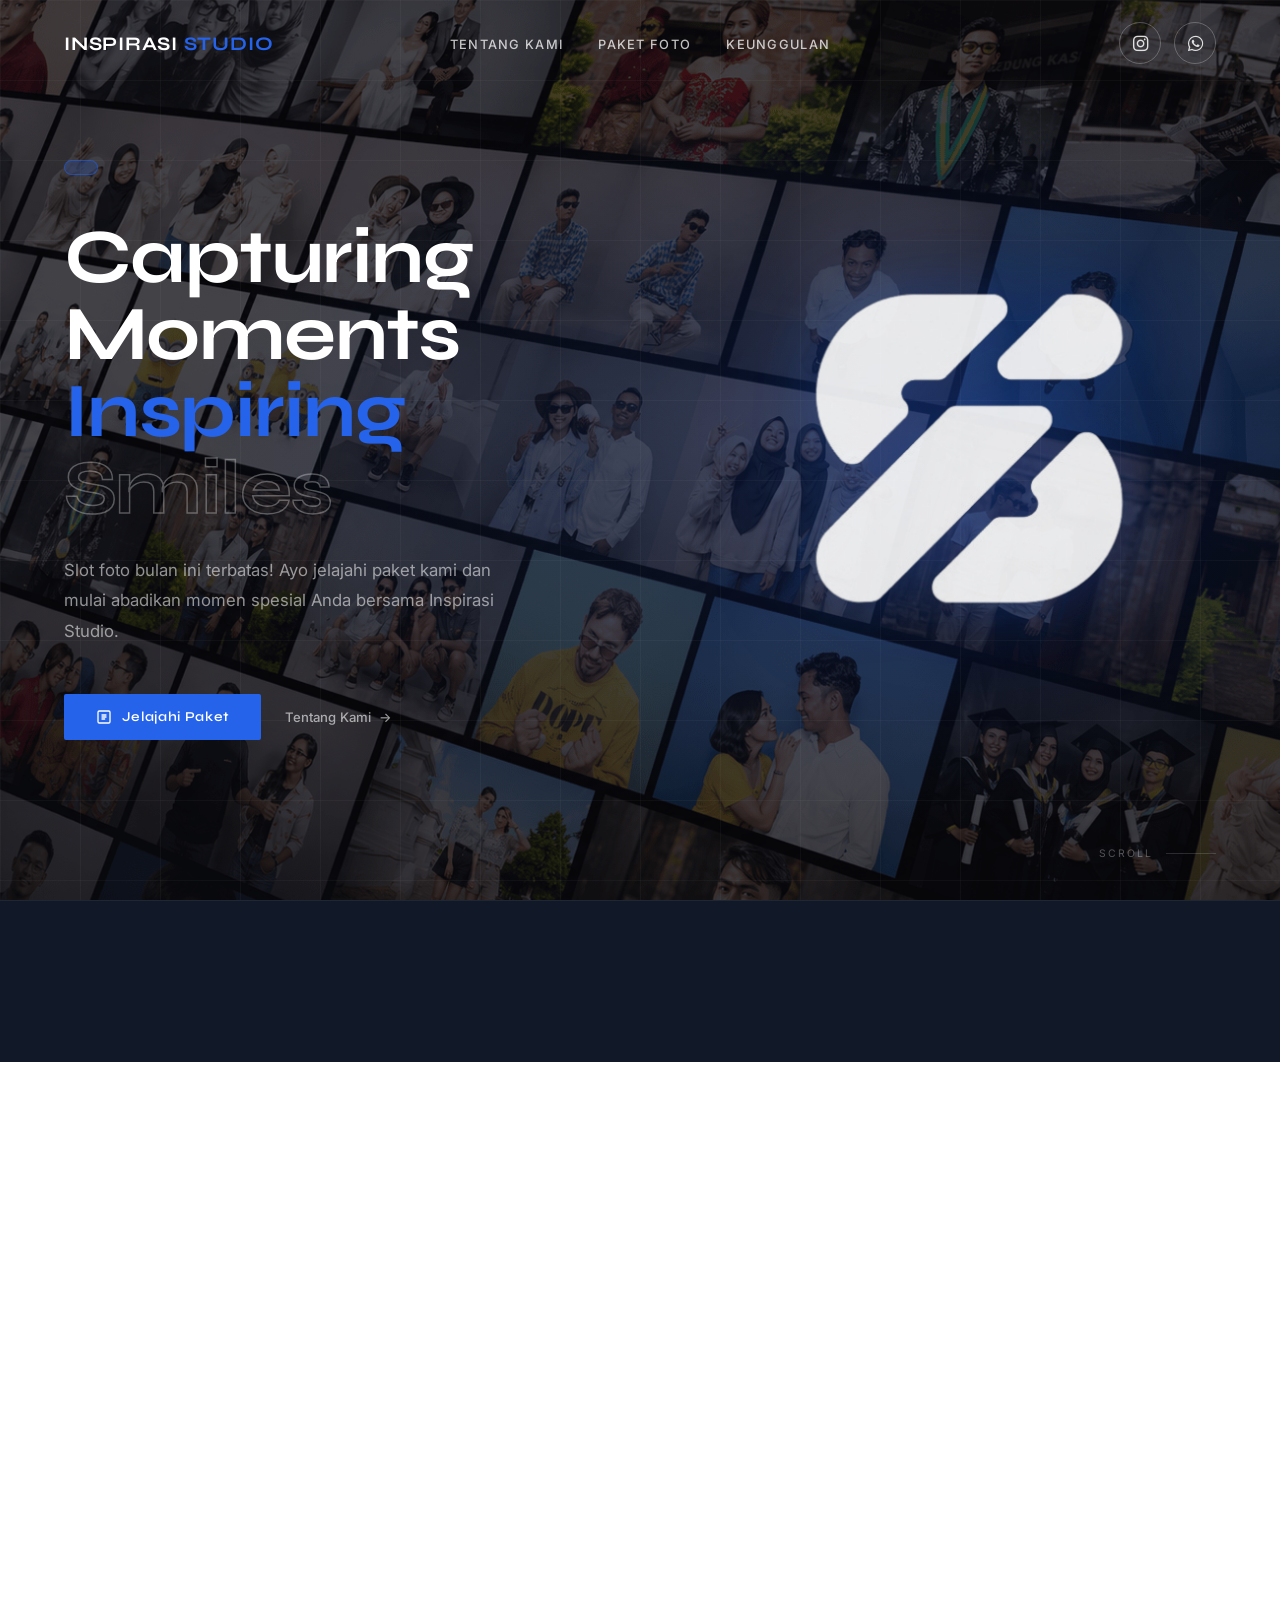
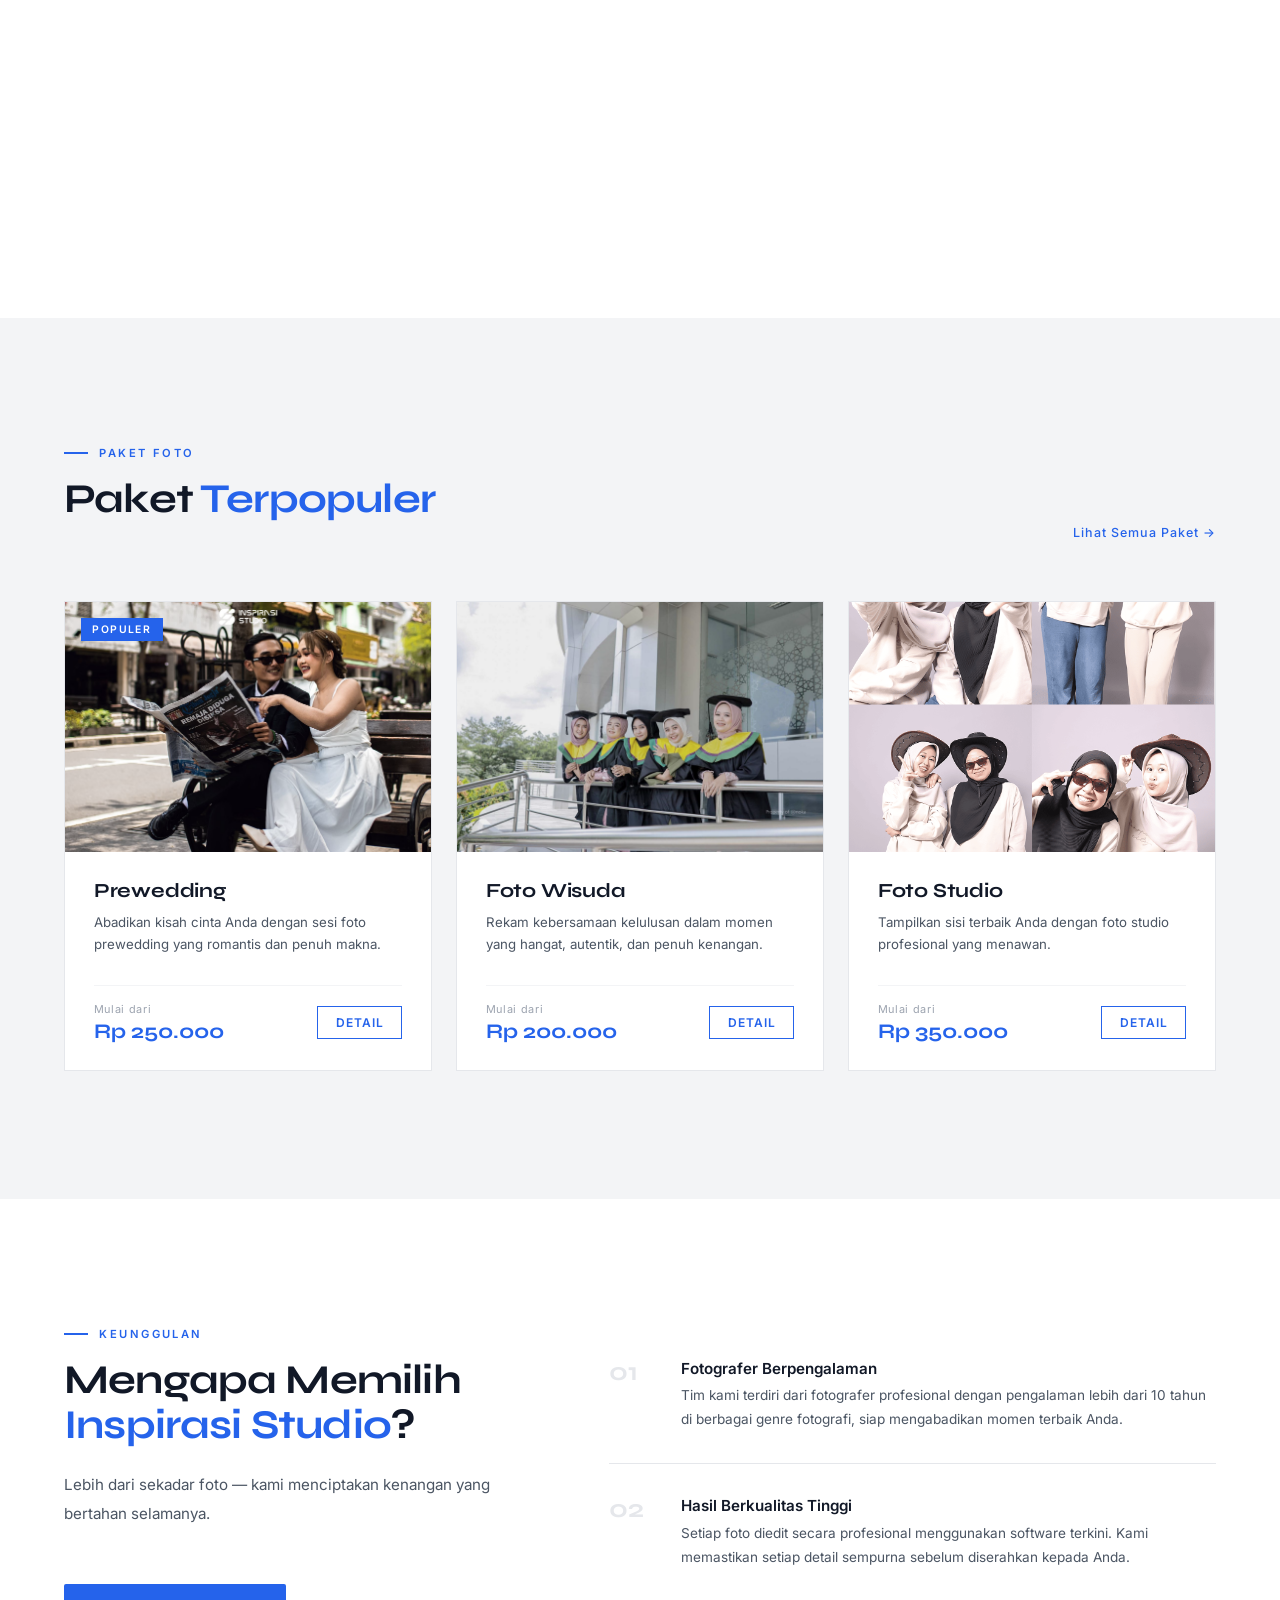
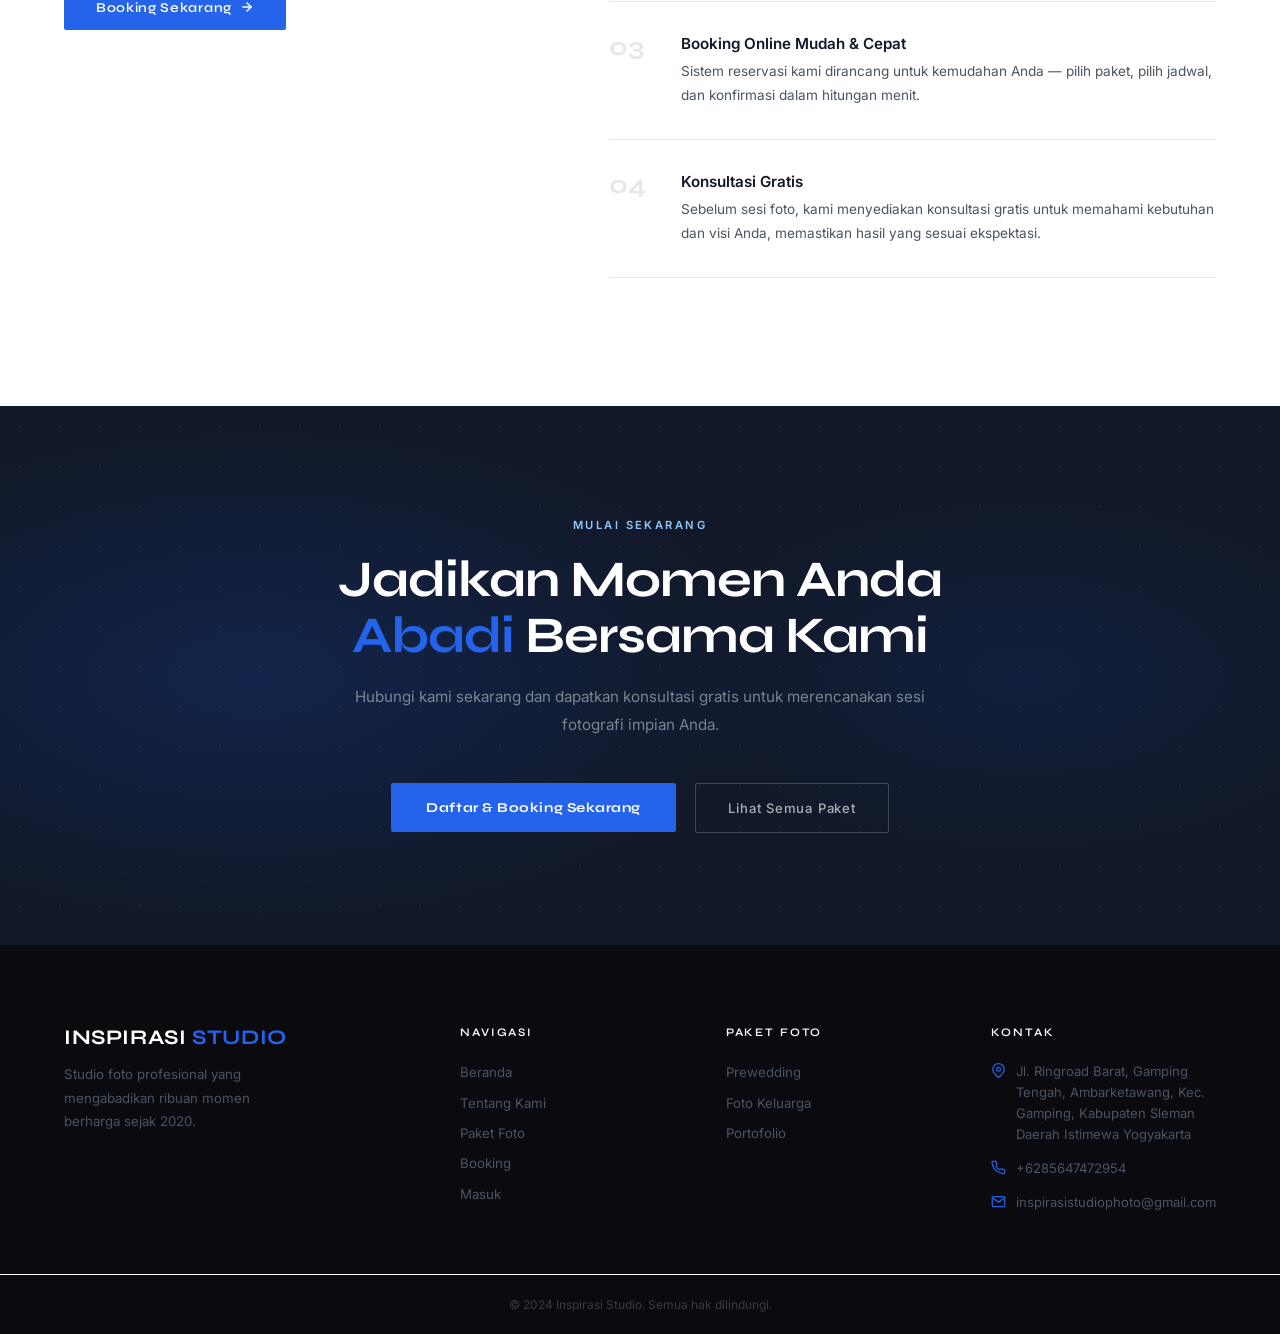
==== commit 58f7edd0: "Update index.html" ====
--- a/index.html
+++ b/index.html
@@ -9,6 +9,8 @@
 <link href="https://fonts.googleapis.com/css2?family=Syne:wght@400;500;600;700&family=Inter:wght@300;400;500&display=swap" rel="stylesheet">
 <link rel="stylesheet" href="style.css">
 <link rel="stylesheet" href="https://cdnjs.cloudflare.com/ajax/libs/font-awesome/6.5.2/css/all.min.css">
+<link rel="icon" type="image/png" href="favicon.png">
+<link rel="apple-touch-icon" href="favicon.png">
 <script async src="https://www.googletagmanager.com/gtag/js?id=G-KCE9MJQFWE"></script>
 <script>
   window.dataLayer = window.dataLayer || [];
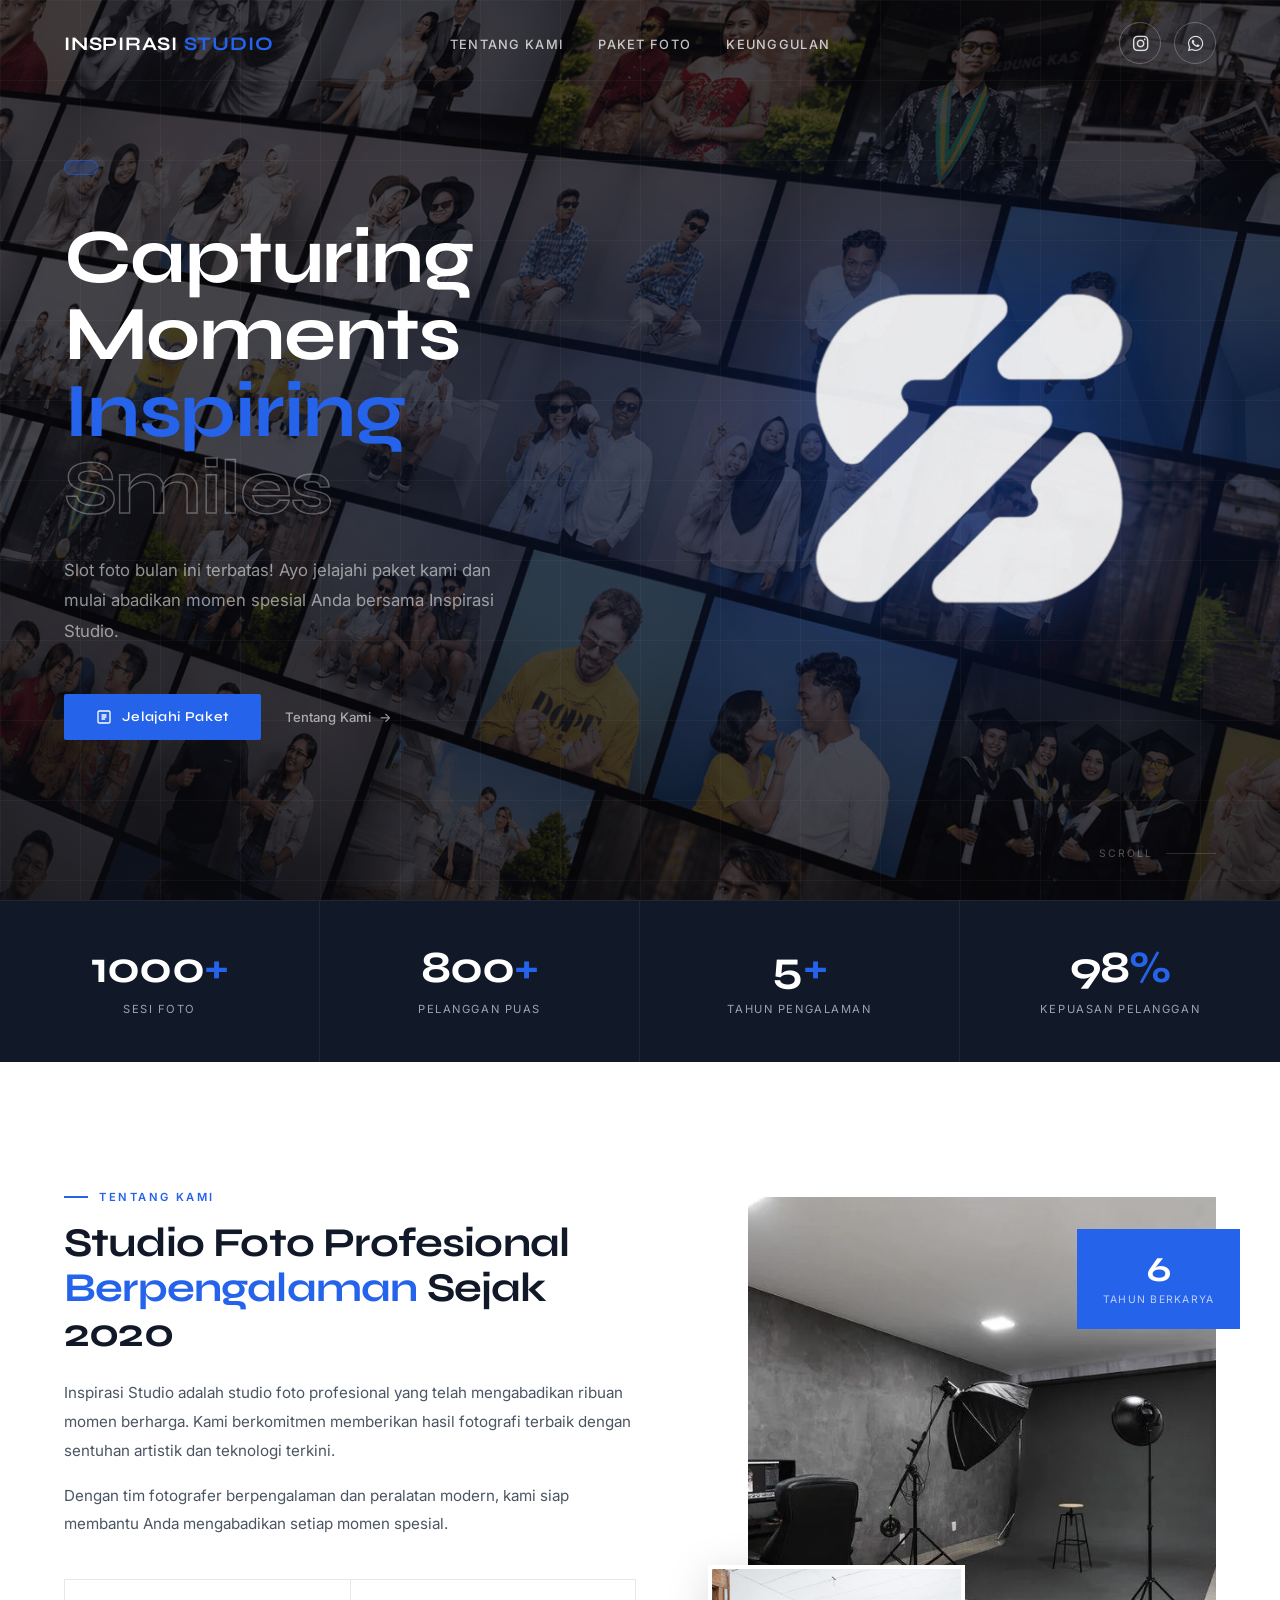
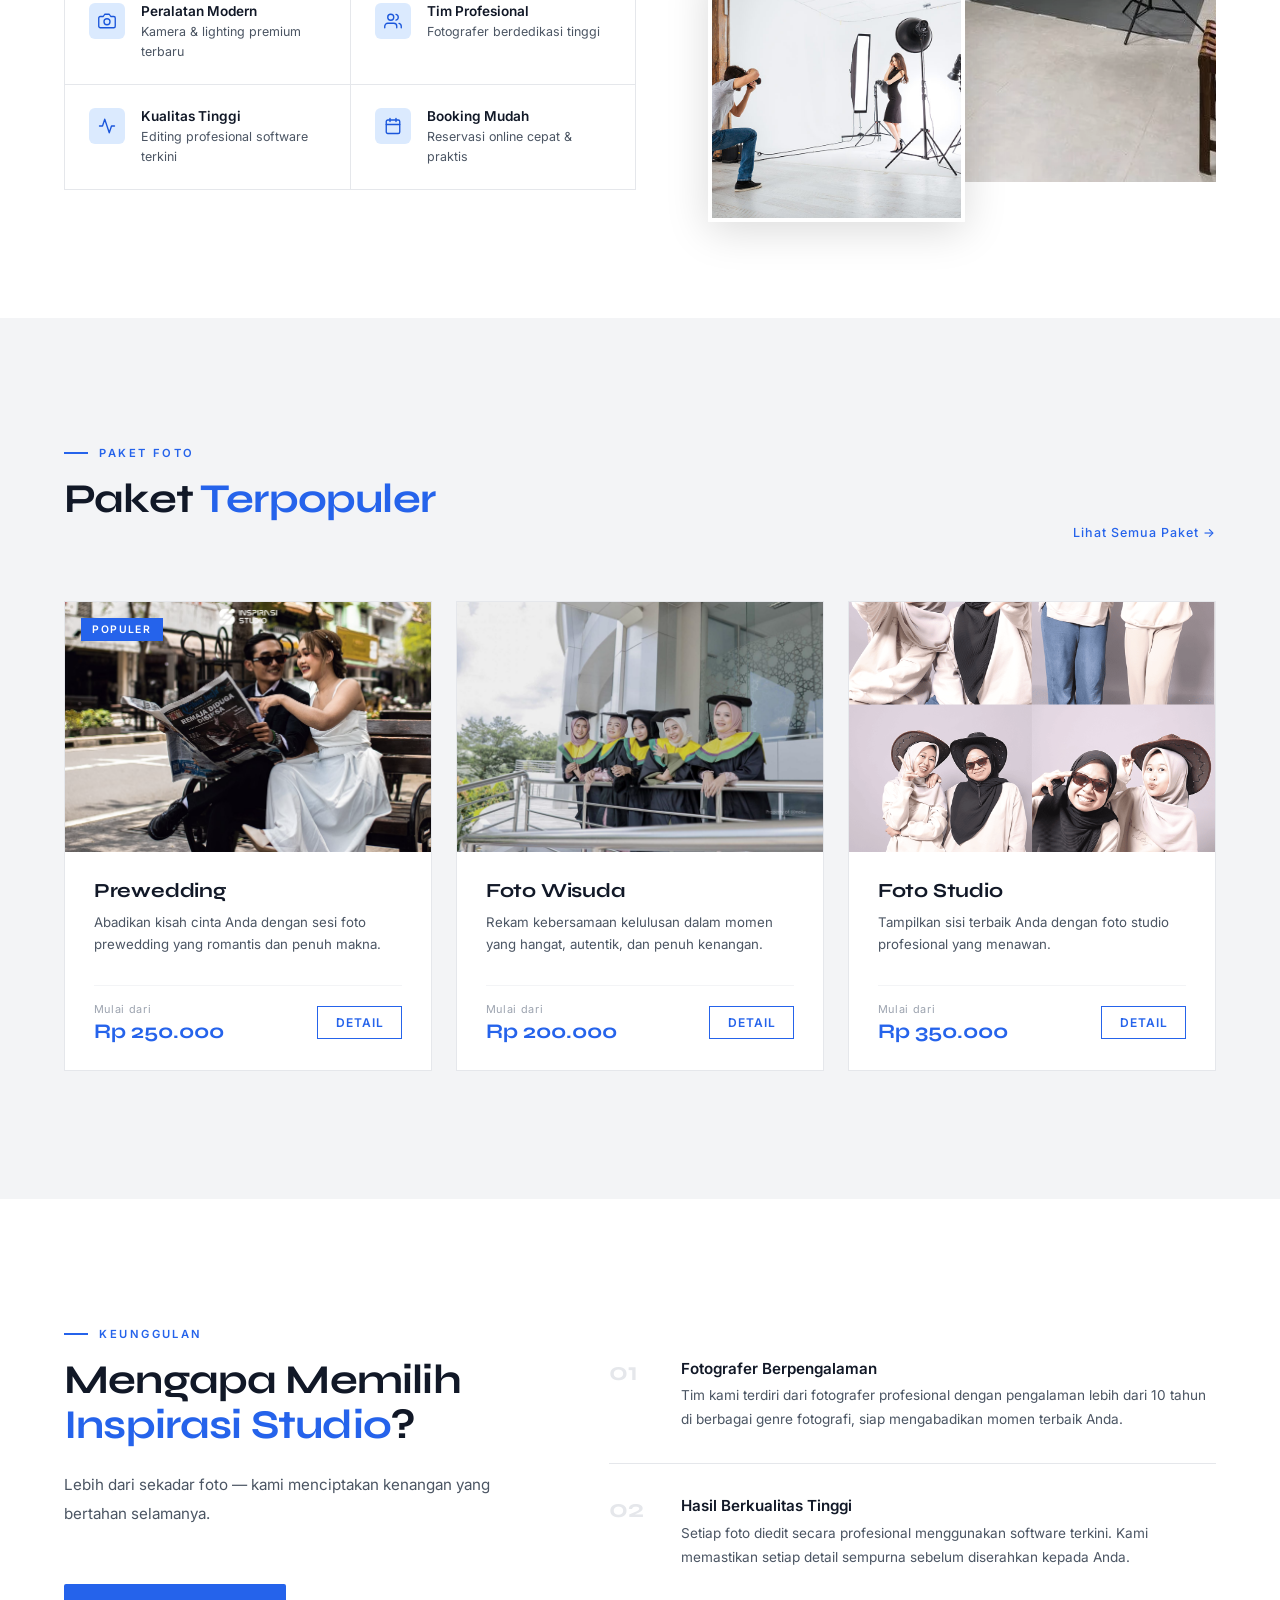
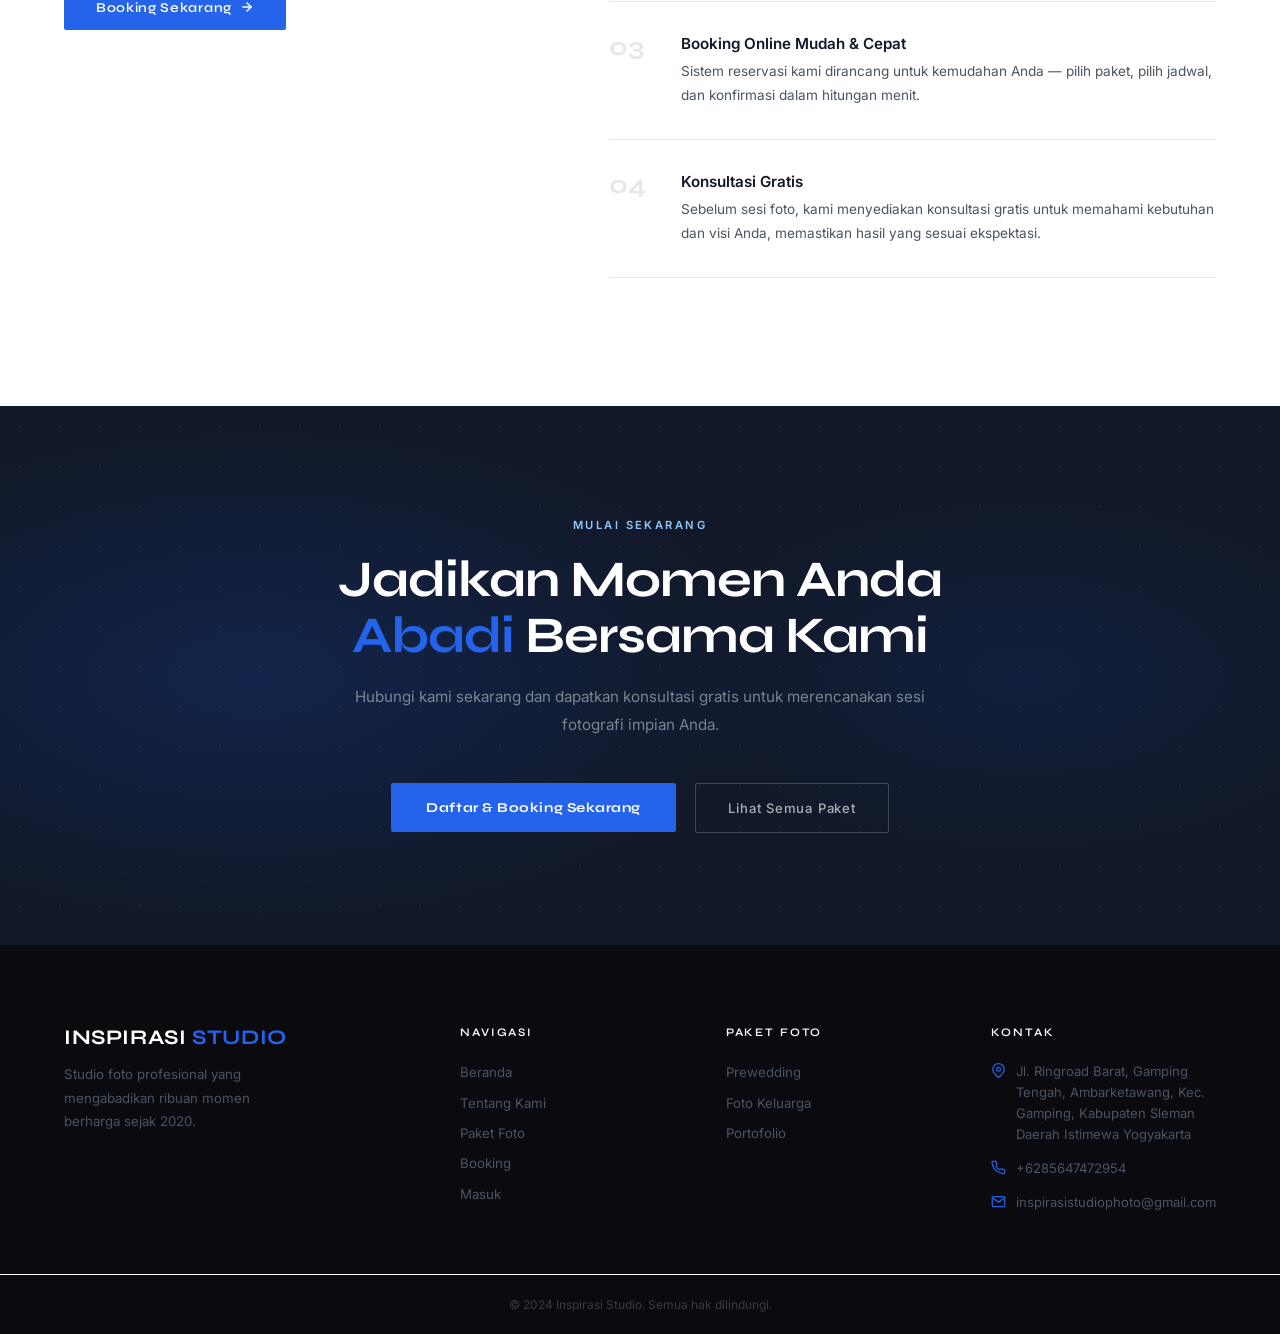
==== commit a8f8b74a: "Update index.html" ====
--- a/index.html
+++ b/index.html
@@ -3,7 +3,7 @@
 <head>
 <meta charset="UTF-8">
 <meta name="viewport" content="width=device-width, initial-scale=1.0">
-<title>Inspirasi Studio — Studio Foto Profesional</title>
+<title>Studio Foto Jogja | Inspirasi Studio | Studio Foto Profesional</title>
 <link rel="preconnect" href="https://fonts.googleapis.com">
 <link rel="preconnect" href="https://fonts.gstatic.com" crossorigin>
 <link href="https://fonts.googleapis.com/css2?family=Syne:wght@400;500;600;700&family=Inter:wght@300;400;500&display=swap" rel="stylesheet">
@@ -65,7 +65,7 @@
             </div>
         </div>
         <div class="hero-logo-side">
-            <img src="aset/IS-logo-putih.png" alt="Inspirasi Studio Logo">
+            <img src="aset/IS-logo-putih.png" alt="studio foto prewedding di Yogyakarta - Inspirasi Studio">
         </div>
     </div>
 
@@ -164,7 +164,7 @@
       <div class="pkg-card reveal">
         <span class="pkg-tag">Populer</span>
         <div class="pkg-img-wrap">
-          <img class="pkg-img" src="aset/paket/prewed.jpg" alt="Paket Prewedding">
+          <img class="pkg-img" src="aset/paket/prewed.jpg" alt="studio foto prewedding di Yogyakarta - Inspirasi Studio">
         </div>
         <div class="pkg-body">
           <h3 class="pkg-name">Prewedding</h3>
@@ -180,7 +180,7 @@
       </div>
       <div class="pkg-card reveal reveal-delay-1">
         <div class="pkg-img-wrap">
-          <img class="pkg-img" src="aset/paket/wisuda2.jpg" alt="Paket Wisuda">
+          <img class="pkg-img" src="aset/paket/wisuda2.jpg" alt="studio foto prewedding di Yogyakarta - Inspirasi Studio">
         </div>
         <div class="pkg-body">
           <h3 class="pkg-name">Foto Wisuda</h3>
@@ -196,7 +196,7 @@
       </div>
       <div class="pkg-card reveal reveal-delay-2">
         <div class="pkg-img-wrap">
-          <img class="pkg-img" src="aset/paket/fotostudio8.png" alt="Paket Portofolio">
+          <img class="pkg-img" src="aset/paket/fotostudio8.png" alt="studio foto prewedding di Yogyakarta - Inspirasi Studio">
         </div>
         <div class="pkg-body">
           <h3 class="pkg-name">Foto Studio</h3>
